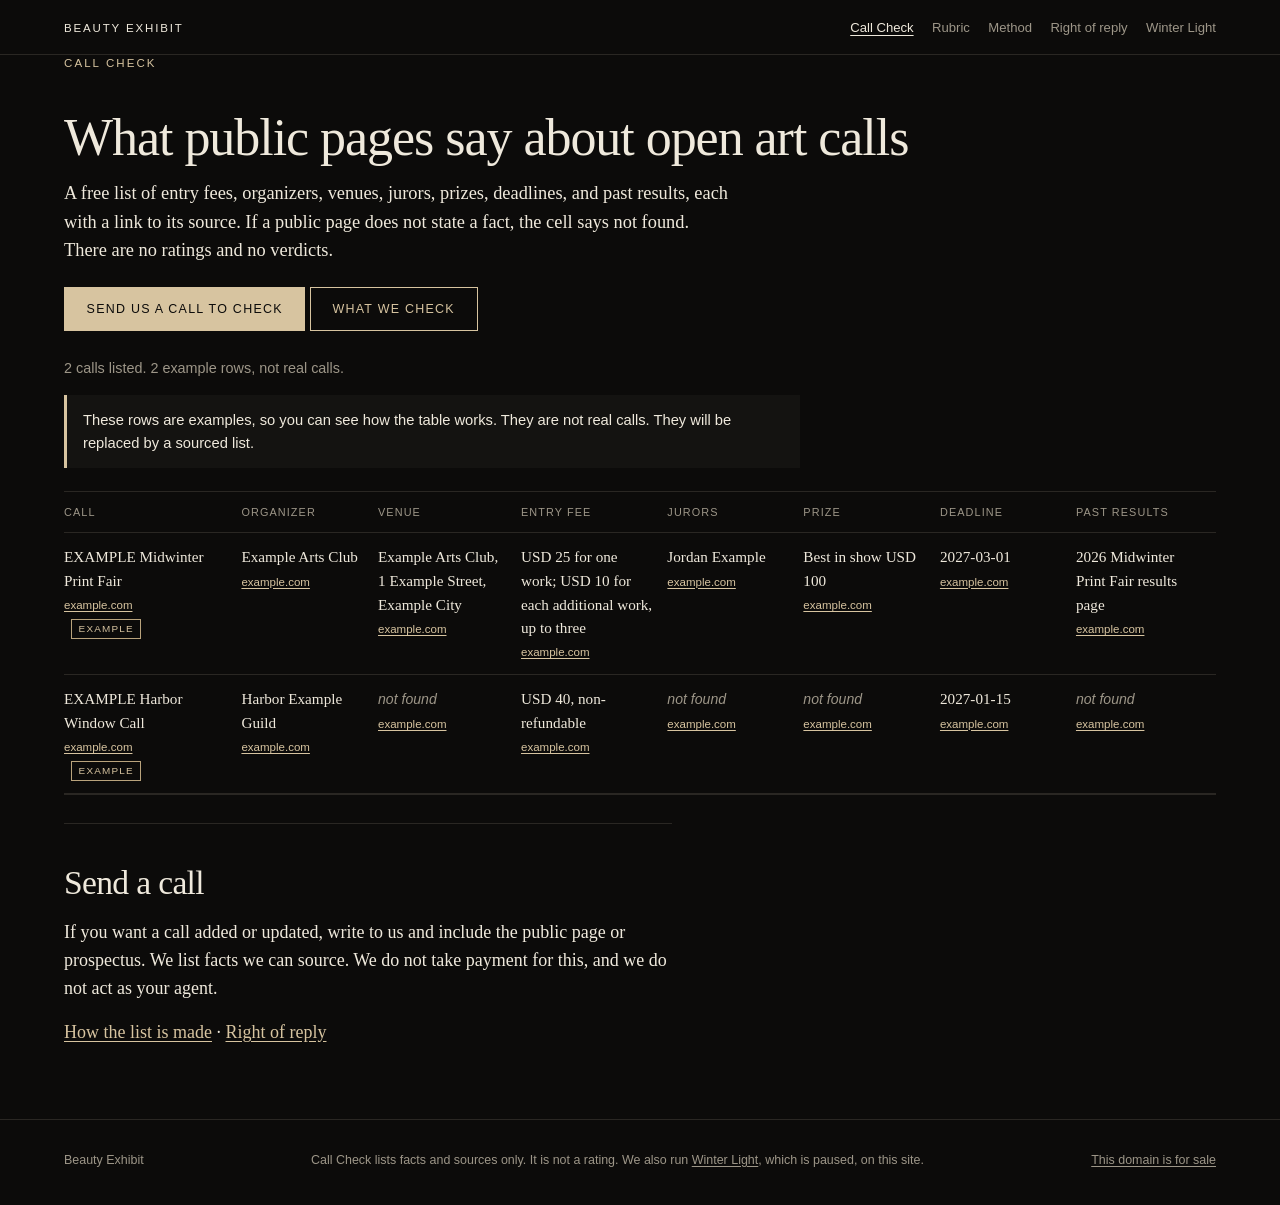
==== call-check/index.html @ 30b7ca3c "Add Call Check: rubric, sourced table, method, and right of reply. The table reads call-check/data/c" ====
<!DOCTYPE html>
<html lang="en">
<head>
  <meta charset="utf-8">
  <meta name="viewport" content="width=device-width, initial-scale=1">
  <title>Call Check | Beauty Exhibit</title>
  <meta name="description" content="A free, sourced list of what public pages say about open art calls. Facts, links, and not found only. No ratings.">
  <link rel="canonical" href="https://beautyexhibit.art/call-check/">
  <meta name="theme-color" content="#0c0b0a">
  <meta property="og:type" content="website">
  <meta property="og:site_name" content="Beauty Exhibit">
  <meta property="og:title" content="Call Check | Beauty Exhibit">
  <meta property="og:description" content="A free, sourced list of what public pages say about open art calls. Facts, links, and not found only. No ratings.">
  <meta property="og:url" content="https://beautyexhibit.art/call-check/">
  <link rel="icon" href="../favicon.svg" type="image/svg+xml">
  <link rel="icon" href="../favicon.ico" sizes="32x32">
  <link rel="stylesheet" href="../css/site.css">
  <link rel="stylesheet" href="css/call-check.css">
</head>
<body>
  <a class="skip" href="#main">Skip to content</a>
  <header class="site-header">
    <div class="wrap">
      <a class="wordmark" href="../">Beauty Exhibit</a>
      <nav class="site-nav" aria-label="Site">
        <a href="./" aria-current="page">Call Check</a>
        <a href="rubric.html">Rubric</a>
        <a href="method.html">Method</a>
        <a href="reply.html">Right of reply</a>
        <a href="../">Winter Light</a>
      </nav>
    </div>
  </header>
  <main id="main">
    <div class="wrap">

      <p class="kicker">Call Check</p>
      <h1 class="cc-title">What public pages say about open art calls</h1>
      <p class="cc-lede">A free list of entry fees, organizers, venues, jurors, prizes, deadlines, and past results, each with a link to its source. If a public page does not state a fact, the cell says not found. There are no ratings and no verdicts.</p>
      <p class="cc-actions"><a class="btn" data-callcheck-mailto href="mailto:winterlight@agentmail.to?subject=Call%20Check%3A%20please%20review%20this%20call&amp;body=Please%20review%20this%20call.%0A%0APublic%20page%20or%20prospectus%20URL%3A%0A">Send us a call to check</a> <a class="btn btn-ghost" href="rubric.html">What we check</a></p>
      <p class="cc-status" id="cc-status">Loading the list.</p>
      <div id="cc-table">
        <noscript><p class="cc-note">This table is filled in from a JSON file on this site. Turn JavaScript on, or open <a href="data/calls.json">data/calls.json</a>.</p></noscript>
      </div>
      <div class="section prose">
        <h2>Send a call</h2>
        <p>If you want a call added or updated, write to us and include the public page or prospectus. We list facts we can source. We do not take payment for this, and we do not act as your agent.</p>
        <p><a href="method.html">How the list is made</a> &middot; <a href="reply.html">Right of reply</a></p>
      </div>

    </div>
  </main>
  <footer class="site-footer">
    <div class="wrap">
      <p>Beauty Exhibit</p>
      <p>Call Check lists facts and sources only. It is not a rating. We also run <a href="../">Winter Light</a>, which is paused, on this site.</p>
      <p><a href="https://www.afternic.com/domain/beautyexhibit.art">This domain is for sale</a></p>
    </div>
  </footer>
  <script src="js/schema.js"></script>
  <script src="js/table.js"></script>

</body>
</html>
---- css/site.css ----
/* Beauty Exhibit — quiet gallery wall. System fonts only. */

:root {
  --bg: #0c0b0a;
  --bg-raised: #141311;
  --ink: #efe9dc;
  --ink-dim: #9d9688;
  --line: #2a2723;
  --gold: #d7c4a0;
  --gold-deep: #b9a37c;
  --focus: #efe3c4;
  --serif: Palatino, "Palatino Linotype", "Iowan Old Style", "Book Antiqua", Georgia, "Times New Roman", serif;
  --sans: "Helvetica Neue", Helvetica, "Segoe UI", system-ui, -apple-system, sans-serif;
  --measure: 38rem;
  --page: 72rem;
}

* { box-sizing: border-box; }

html {
  font-size: 100%;
  scroll-behavior: smooth;
  background: var(--bg);
}

@media (prefers-reduced-motion: reduce) {
  html { scroll-behavior: auto; }
  * { transition: none !important; animation: none !important; }
}

body {
  margin: 0;
  min-height: 100vh;
  display: flex;
  flex-direction: column;
  background: var(--bg);
  color: var(--ink);
  font-family: var(--serif);
  font-size: 1.125rem;
  line-height: 1.55;
  overflow-x: hidden;
}

img { max-width: 100%; height: auto; display: block; }

a {
  color: var(--gold);
  text-underline-offset: 0.18em;
}

a:hover, a:focus-visible { color: var(--focus); }

:focus-visible {
  outline: 2px solid var(--focus);
  outline-offset: 3px;
}

.skip {
  position: absolute;
  left: 0.75rem;
  top: -3.5rem;
  background: var(--ink);
  color: var(--bg);
  padding: 0.5rem 0.75rem;
  z-index: 20;
  font-family: var(--sans);
  font-size: 0.9rem;
  text-decoration: none;
}

.skip:focus { top: 0.75rem; }

.visually-hidden {
  position: absolute;
  width: 1px;
  height: 1px;
  padding: 0;
  margin: -1px;
  overflow: hidden;
  clip: rect(0, 0, 0, 0);
  white-space: nowrap;
  border: 0;
}

.wrap {
  width: min(var(--page), calc(100% - 2.5rem));
  margin-inline: auto;
}

/* Header */

.site-header {
  border-bottom: 1px solid var(--line);
}

.site-header .wrap {
  display: flex;
  align-items: baseline;
  justify-content: space-between;
  gap: 1rem 1.5rem;
  padding: 1.1rem 0 1rem;
}

.wordmark {
  font-family: var(--sans);
  font-size: 0.72rem;
  font-weight: 500;
  letter-spacing: 0.16em;
  text-transform: uppercase;
  text-decoration: none;
  color: var(--ink);
}

.wordmark:hover, .wordmark:focus-visible { color: var(--gold); }

.site-nav {
  display: flex;
  gap: 1.15rem;
  font-family: var(--sans);
  font-size: 0.82rem;
}

.site-nav a {
  color: var(--ink-dim);
  text-decoration: none;
}

.site-nav a:hover,
.site-nav a:focus-visible,
.site-nav a[aria-current="page"] {
  color: var(--ink);
  text-decoration: underline;
  text-underline-offset: 0.22em;
}

/* Main */

main {
  flex: 1;
  padding-bottom: 4.5rem;
}

/* Hero */

.hero {
  padding-top: 0;
}

.kicker {
  margin: 0 0 0.85rem;
  font-family: var(--sans);
  font-size: 0.72rem;
  font-weight: 500;
  letter-spacing: 0.18em;
  text-transform: uppercase;
  color: var(--gold);
}

.hero h1 {
  margin: 0 0 0.85rem;
  font-weight: 400;
  font-size: clamp(2.6rem, 10vw, 6.25rem);
  line-height: 0.95;
  letter-spacing: -0.03em;
}

.lede {
  margin: 0 0 1.6rem;
  max-width: 40rem;
  font-size: 1.2rem;
  color: var(--ink);
}

.hero-art {
  margin: 0 0 1.85rem;
}

.hero-art img,
.hero-art svg {
  width: 100%;
  height: auto;
  aspect-ratio: 16 / 4;
  object-fit: cover;
  object-position: center 80%;
  background: #0a0908;
}

.caption {
  margin: 0.55rem 0 0;
  font-family: var(--sans);
  font-size: 0.72rem;
  letter-spacing: 0.02em;
  color: var(--ink-dim);
}

/* Facts */

.facts {
  display: grid;
  grid-template-columns: 1fr;
  gap: 0;
  margin: 0 0 1.5rem;
  padding: 0;
  border-top: 1px solid var(--line);
  border-bottom: 1px solid var(--line);
}

.facts > div {
  display: grid;
  grid-template-columns: 8.5rem 1fr;
  gap: 0.75rem;
  padding: 0.85rem 0;
  border-top: 1px solid var(--line);
}

.facts > div:first-child { border-top: 0; }

.facts dt,
.fact-label {
  margin: 0;
  font-family: var(--sans);
  font-size: 0.72rem;
  font-weight: 500;
  letter-spacing: 0.12em;
  text-transform: uppercase;
  color: var(--ink-dim);
  padding-top: 0.2rem;
}

.facts dd,
.fact-value {
  margin: 0;
  font-size: 1.05rem;
}

.cta-row {
  display: flex;
  flex-wrap: wrap;
  align-items: center;
  gap: 0.9rem 1.4rem;
  margin: 0 0 3.25rem;
}

.btn {
  display: inline-block;
  padding: 0.85rem 1.35rem;
  background: var(--gold);
  color: var(--bg);
  text-decoration: none;
  font-family: var(--sans);
  font-size: 0.78rem;
  font-weight: 500;
  letter-spacing: 0.1em;
  text-transform: uppercase;
  border: 1px solid var(--gold);
  line-height: 1.2;
}

.btn:hover, .btn:focus-visible {
  background: var(--focus);
  border-color: var(--focus);
  color: var(--bg);
}

.btn-ghost {
  background: transparent;
  color: var(--gold);
}

.btn-ghost:hover, .btn-ghost:focus-visible {
  background: transparent;
  color: var(--focus);
  border-color: var(--focus);
}

.cta-note {
  margin: 0;
  font-family: var(--sans);
  font-size: 0.88rem;
  color: var(--ink-dim);
}

/* Sections */

.section {
  padding-top: 2.4rem;
  border-top: 1px solid var(--line);
  margin-top: 0;
}

.section + .section { margin-top: 2.6rem; }

.section h2 {
  margin: 0 0 1rem;
  font-weight: 400;
  font-size: clamp(1.6rem, 3.2vw, 2.1rem);
  letter-spacing: -0.02em;
  line-height: 1.2;
}

.prose {
  max-width: var(--measure);
}

.prose p { margin: 0 0 1rem; }
.prose p:last-child { margin-bottom: 0; }

.prose ul, .prose ol {
  margin: 0 0 1rem;
  padding-left: 1.2rem;
}

.prose li { margin: 0 0 0.45rem; }
.prose li:last-child { margin-bottom: 0; }

/* Rubric */

.rubric {
  margin: 1.25rem 0 1.5rem;
  padding: 0;
  border-top: 1px solid var(--line);
}

.rubric-item {
  display: grid;
  grid-template-columns: 1fr;
  gap: 0.35rem 1.5rem;
  padding: 1rem 0;
  border-bottom: 1px solid var(--line);
}

.rubric-item h3 {
  margin: 0;
  font-family: var(--sans);
  font-size: 0.86rem;
  font-weight: 500;
  letter-spacing: 0.06em;
  text-transform: uppercase;
}

.rubric-item .scale {
  font-family: var(--sans);
  font-size: 0.75rem;
  color: var(--ink-dim);
  letter-spacing: 0.04em;
}

.rubric-item p {
  margin: 0;
  max-width: var(--measure);
}

/* FAQ */

.faq {
  max-width: 42rem;
}

.faq h2 {
  /* used as question */
}

.qa {
  padding: 1.15rem 0;
  border-bottom: 1px solid var(--line);
}

.qa:first-of-type { border-top: 1px solid var(--line); }

.qa h2 {
  margin: 0 0 0.5rem;
  font-size: 1.25rem;
  font-weight: 400;
  letter-spacing: -0.015em;
}

.qa p { margin: 0 0 0.7rem; }
.qa p:last-child { margin-bottom: 0; }

/* Page titles (rules, faq, 404, submit) */

.page-head {
  padding: 2.5rem 0 1.5rem;
}

.page-head h1 {
  margin: 0 0 0.6rem;
  font-weight: 400;
  font-size: clamp(2.1rem, 6vw, 3.6rem);
  letter-spacing: -0.03em;
  line-height: 1.05;
}

.page-head .deck {
  margin: 0;
  max-width: var(--measure);
  color: var(--ink-dim);
}

.not-found { padding-top: 3rem; }
.not-found h1 { margin-bottom: 0.75rem; }

/* Submit page */

.submit-box {
  max-width: var(--measure);
}

.submit-box ol { padding-left: 1.2rem; }
.submit-box li { margin: 0 0 0.5rem; }

.mail-block {
  margin: 1.4rem 0;
  padding: 1.1rem 0;
  border-top: 1px solid var(--line);
  border-bottom: 1px solid var(--line);
}

.mail-block a {
  font-size: 1.2rem;
}

/* Footer */

.site-footer {
  border-top: 1px solid var(--line);
  padding: 1.15rem 0 1.4rem;
  margin-top: auto;
}

.site-footer .wrap {
  display: flex;
  flex-wrap: wrap;
  justify-content: space-between;
  gap: 0.6rem 1.5rem;
  font-family: var(--sans);
  font-size: 0.78rem;
  color: var(--ink-dim);
}

.site-footer a {
  color: var(--ink-dim);
  text-decoration: underline;
  text-underline-offset: 0.18em;
}

.site-footer a:hover, .site-footer a:focus-visible { color: var(--gold); }

/* Desktop */

@media (min-width: 720px) {
  .hero { padding-top: 0; }
  .hero-art { margin-bottom: 2.1rem; }

  .facts {
    grid-template-columns: 1fr 1fr;
  }

  .facts > div {
    border-top: 0;
    padding: 1rem 1.25rem 1rem 0;
  }

  .facts > div:nth-child(odd) {
    border-right: 1px solid var(--line);
    padding-right: 1.5rem;
  }

  .facts > div:nth-child(n + 3) {
    border-top: 1px solid var(--line);
  }

  .rubric-item {
    grid-template-columns: 14rem 1fr;
    gap: 0.35rem 2rem;
    align-items: start;
  }

  .rubric-head { display: flex; flex-direction: column; gap: 0.25rem; }
}

@media (max-width: 719px) {
  .hero-art img,
  .hero-art svg {
    aspect-ratio: 16 / 6.5;
    object-position: center 78%;
  }
}

@media (max-width: 419px) {
  .wrap { width: calc(100% - 2rem); }

  .site-header .wrap {
    padding: 0.95rem 0 0.9rem;
  }

  .btn {
    width: 100%;
    text-align: center;
  }

  .facts > div {
    grid-template-columns: 1fr;
    gap: 0.2rem;
    padding: 0.65rem 0;
  }
}

.opening-box {
  margin: 0 0 3.25rem;
  padding: 1.15rem 1.25rem 1.25rem;
  border: 1px solid var(--gold);
  max-width: 36rem;
}

.opening-title {
  margin: 0 0 0.55rem;
  font-family: var(--sans);
  font-size: 0.78rem;
  font-weight: 500;
  letter-spacing: 0.1em;
  text-transform: uppercase;
  color: var(--gold);
}

.opening-box p {
  margin: 0 0 0.9rem;
}

.opening-box p:last-child {
  margin-bottom: 0;
}
---- call-check/css/call-check.css ----
/* Call Check only. The Winter Light stylesheet is left untouched. */

.cc-title {
  margin: 2.4rem 0 0.85rem;
  font-weight: 400;
  font-size: clamp(2rem, 6vw, 3.25rem);
  line-height: 1.05;
  letter-spacing: -0.02em;
}

.cc-lede {
  margin: 0 0 1.4rem;
  max-width: 42rem;
  font-size: 1.15rem;
}

.cc-note {
  margin: 0 0 1.4rem;
  padding: 0.85rem 1rem;
  border-left: 3px solid var(--gold);
  background: var(--bg-raised);
  max-width: 46rem;
  font-family: var(--sans);
  font-size: 0.92rem;
  color: var(--ink);
}

.cc-status {
  min-height: 1.4em;
  margin: 0 0 1rem;
  font-family: var(--sans);
  font-size: 0.9rem;
  color: var(--ink-dim);
}

.cc-status.is-error { color: #e8b4a0; }

.cc-actions { margin: 0 0 1.6rem; }

.cc-table-wrap {
  width: 100%;
  overflow-x: auto;
  border-top: 1px solid var(--line);
  border-bottom: 1px solid var(--line);
  margin: 0 0 1.8rem;
}

.cc-table {
  width: 100%;
  border-collapse: collapse;
  font-size: 0.95rem;
}

.cc-table th,
.cc-table td {
  vertical-align: top;
  text-align: left;
  padding: 0.75rem 0.85rem 0.75rem 0;
  border-bottom: 1px solid var(--line);
}

.cc-table th {
  font-family: var(--sans);
  font-size: 0.68rem;
  font-weight: 500;
  letter-spacing: 0.1em;
  text-transform: uppercase;
  color: var(--ink-dim);
  white-space: nowrap;
}

.cc-table td { min-width: 8.5rem; }
.cc-table td:first-child { min-width: 11rem; font-weight: 500; }

.cc-value { display: block; }
.cc-not-found {
  color: var(--ink-dim);
  font-style: italic;
  font-family: var(--sans);
  font-size: 0.88rem;
}

.cc-source {
  display: block;
  margin-top: 0.3rem;
  font-family: var(--sans);
  font-size: 0.72rem;
}

.cc-badge {
  display: inline-block;
  margin-left: 0.45rem;
  padding: 0.08rem 0.4rem;
  border: 1px solid var(--gold-deep);
  color: var(--gold);
  font-family: var(--sans);
  font-size: 0.62rem;
  font-weight: 500;
  letter-spacing: 0.12em;
  text-transform: uppercase;
  vertical-align: middle;
}

.cc-empty {
  margin: 1.2rem 0;
  color: var(--ink-dim);
}

.site-nav { flex-wrap: wrap; }

@media (max-width: 640px) {
  .site-header .wrap { flex-direction: column; align-items: flex-start; }
  .cc-table td { min-width: 7.5rem; }
}
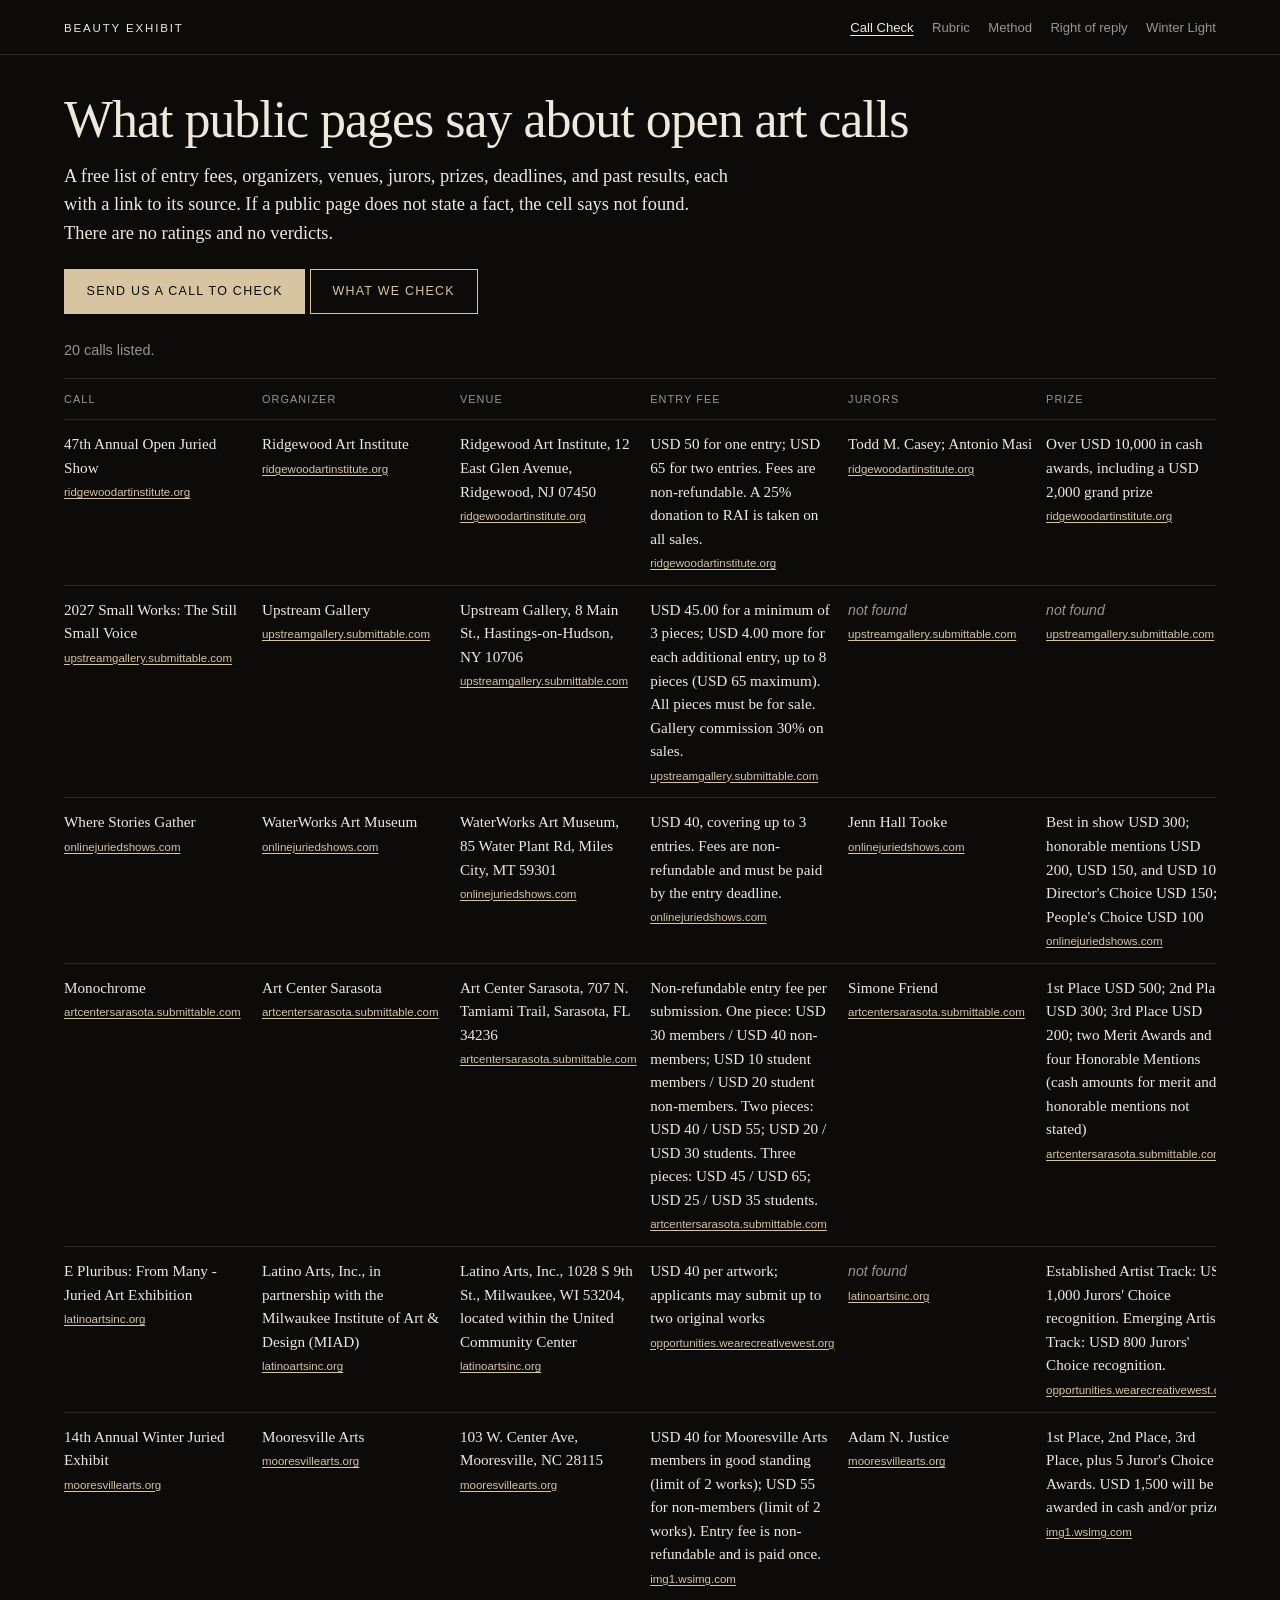
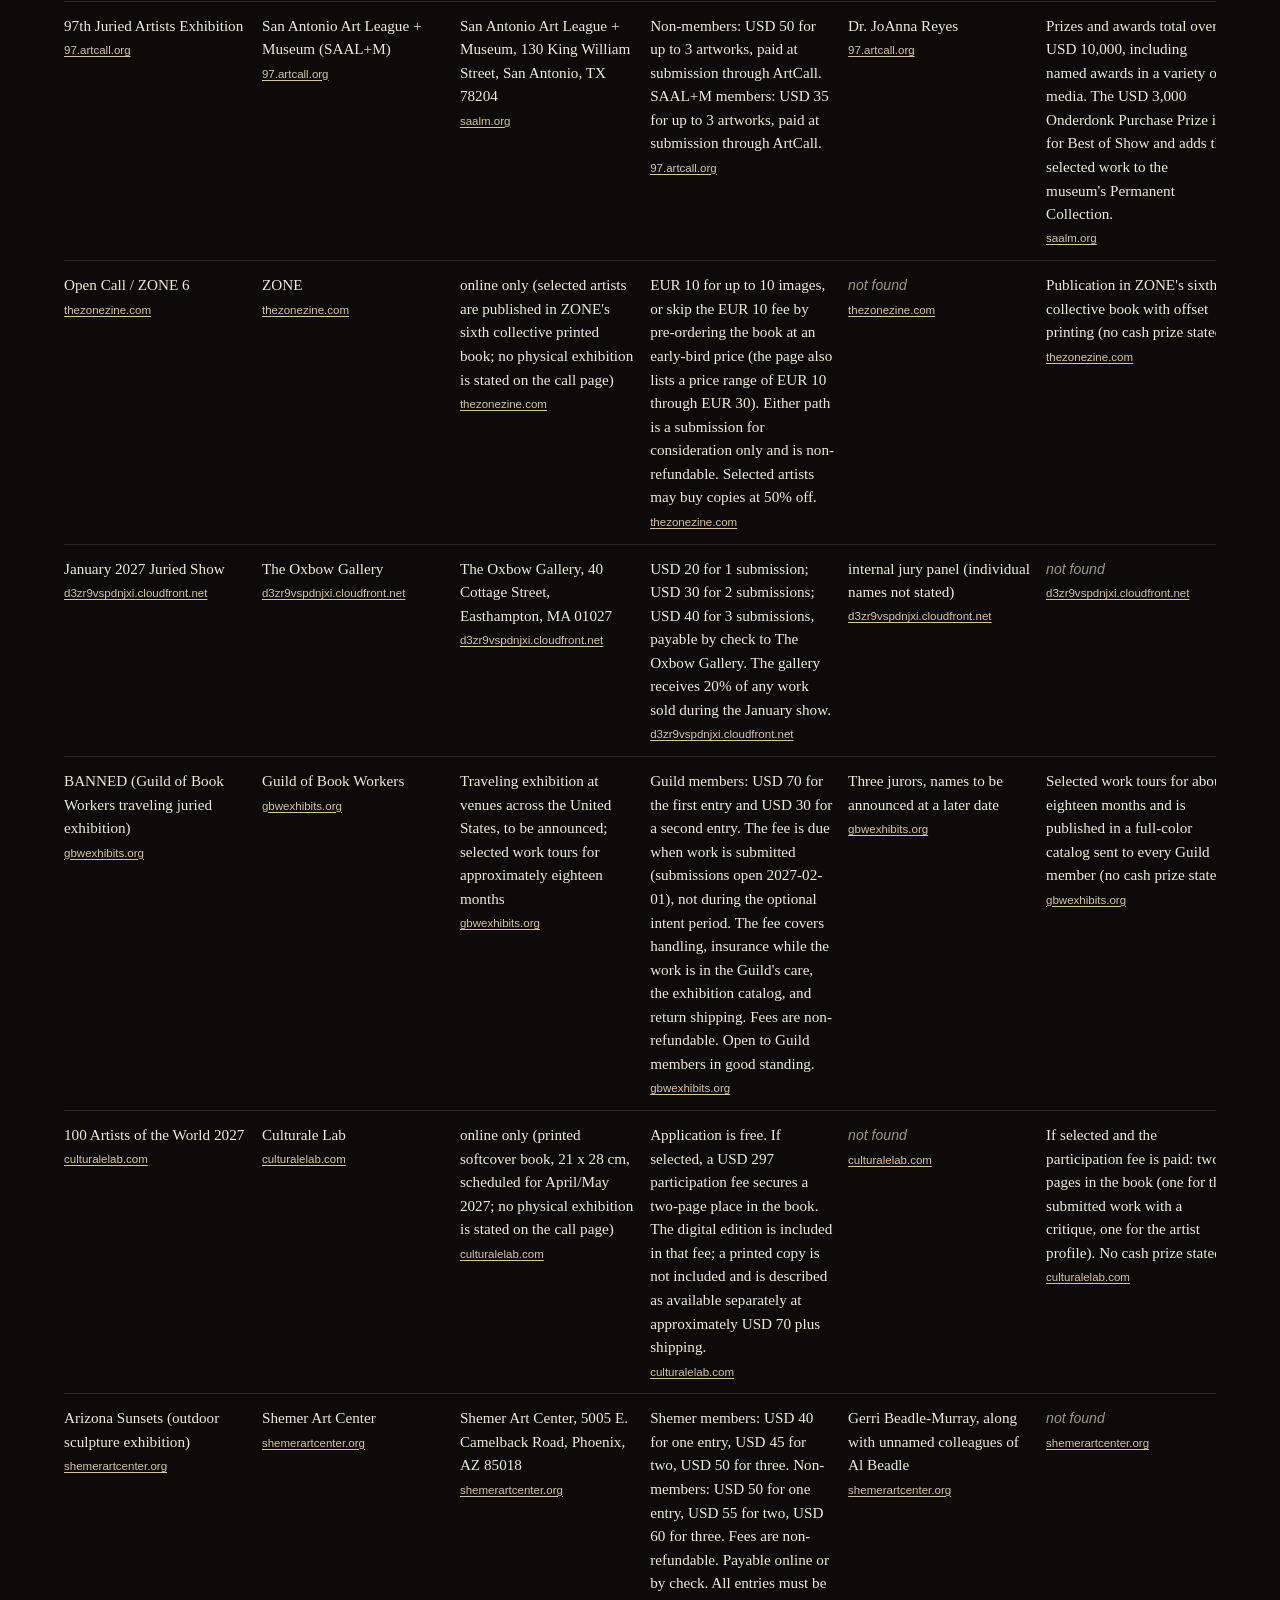
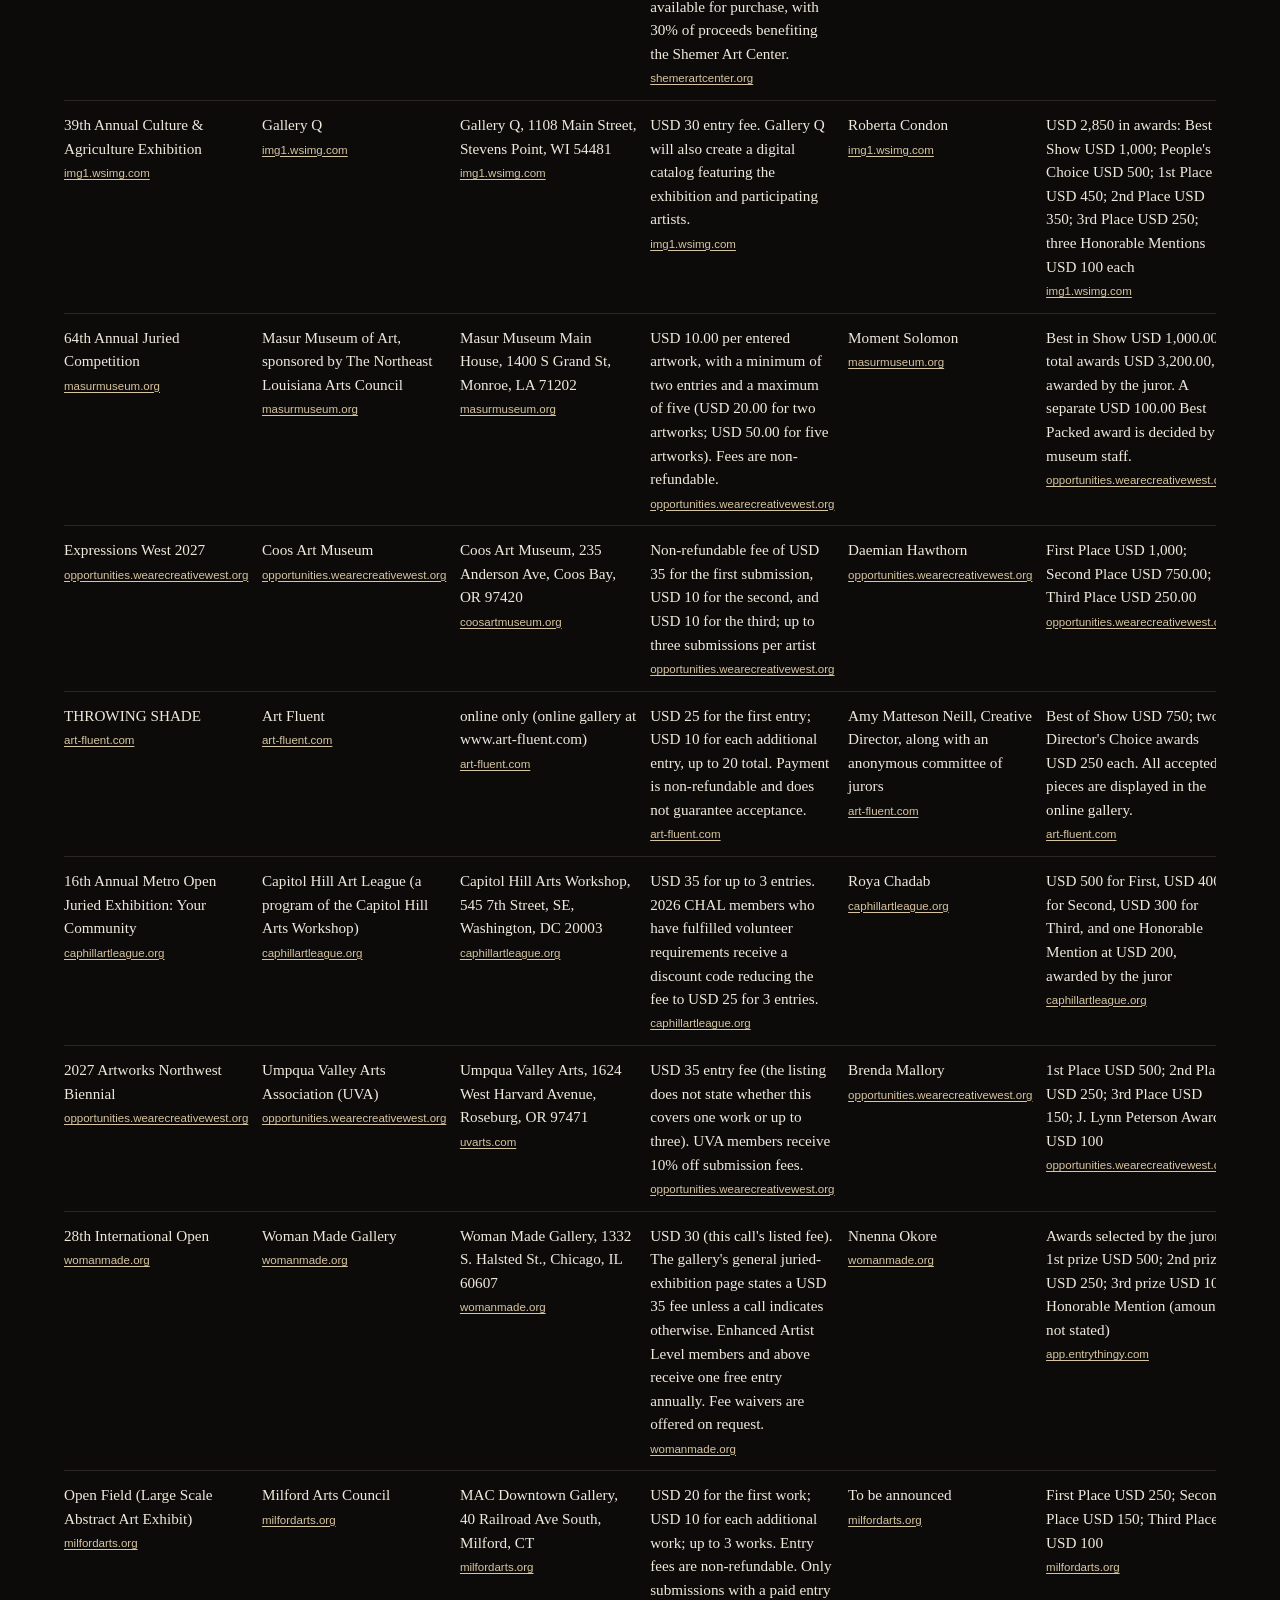
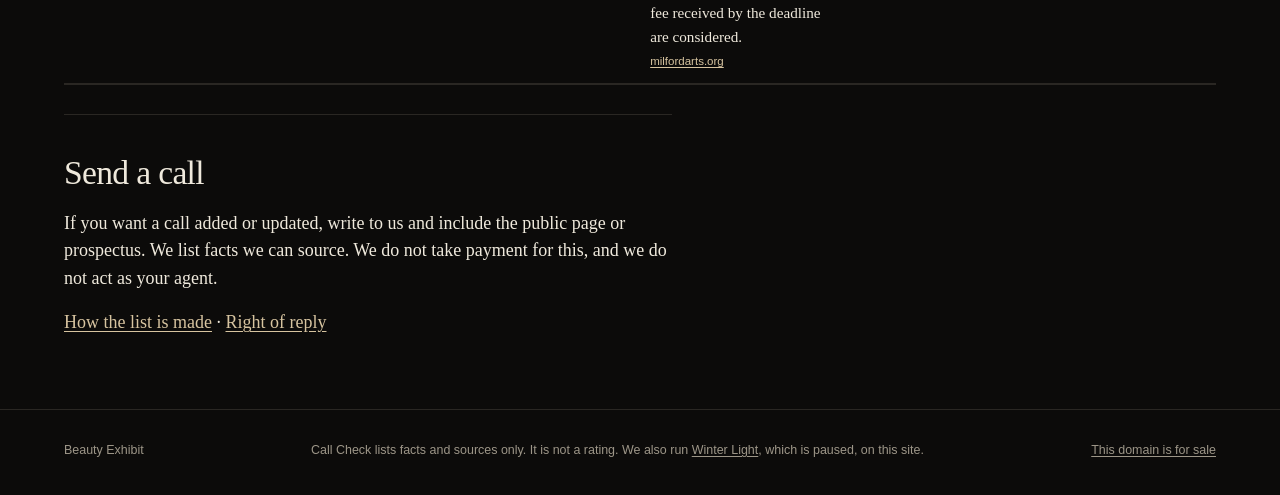
==== commit 082e8dbb: "Put the Winter Light painting on the first screen and drop the kicker labels." ====
--- a/call-check/index.html
+++ b/call-check/index.html
@@ -34,7 +34,6 @@
   <main id="main">
     <div class="wrap">
 
-      <p class="kicker">Call Check</p>
       <h1 class="cc-title">What public pages say about open art calls</h1>
       <p class="cc-lede">A free list of entry fees, organizers, venues, jurors, prizes, deadlines, and past results, each with a link to its source. If a public page does not state a fact, the cell says not found. There are no ratings and no verdicts.</p>
       <p class="cc-actions"><a class="btn" data-callcheck-mailto href="mailto:winterlight@agentmail.to?subject=Call%20Check%3A%20please%20review%20this%20call&amp;body=Please%20review%20this%20call.%0A%0APublic%20page%20or%20prospectus%20URL%3A%0A">Send us a call to check</a> <a class="btn btn-ghost" href="rubric.html">What we check</a></p>
--- a/css/site.css
+++ b/css/site.css
@@ -146,16 +146,6 @@
   padding-top: 0;
 }
 
-.kicker {
-  margin: 0 0 0.85rem;
-  font-family: var(--sans);
-  font-size: 0.72rem;
-  font-weight: 500;
-  letter-spacing: 0.18em;
-  text-transform: uppercase;
-  color: var(--gold);
-}
-
 .hero h1 {
   margin: 0 0 0.85rem;
   font-weight: 400;
@@ -179,9 +169,9 @@
 .hero-art svg {
   width: 100%;
   height: auto;
-  aspect-ratio: 16 / 4;
+  aspect-ratio: 3.4 / 1;
   object-fit: cover;
-  object-position: center 80%;
+  object-position: center 58%;
   background: #0a0908;
 }
 
@@ -241,6 +231,10 @@
   margin: 0 0 3.25rem;
 }
 
+[hidden] {
+  display: none !important;
+}
+
 .btn {
   display: inline-block;
   padding: 0.85rem 1.35rem;
@@ -482,8 +476,8 @@
 @media (max-width: 719px) {
   .hero-art img,
   .hero-art svg {
-    aspect-ratio: 16 / 6.5;
-    object-position: center 78%;
+    aspect-ratio: 1 / 1;
+    object-position: 20% center;
   }
 }
 
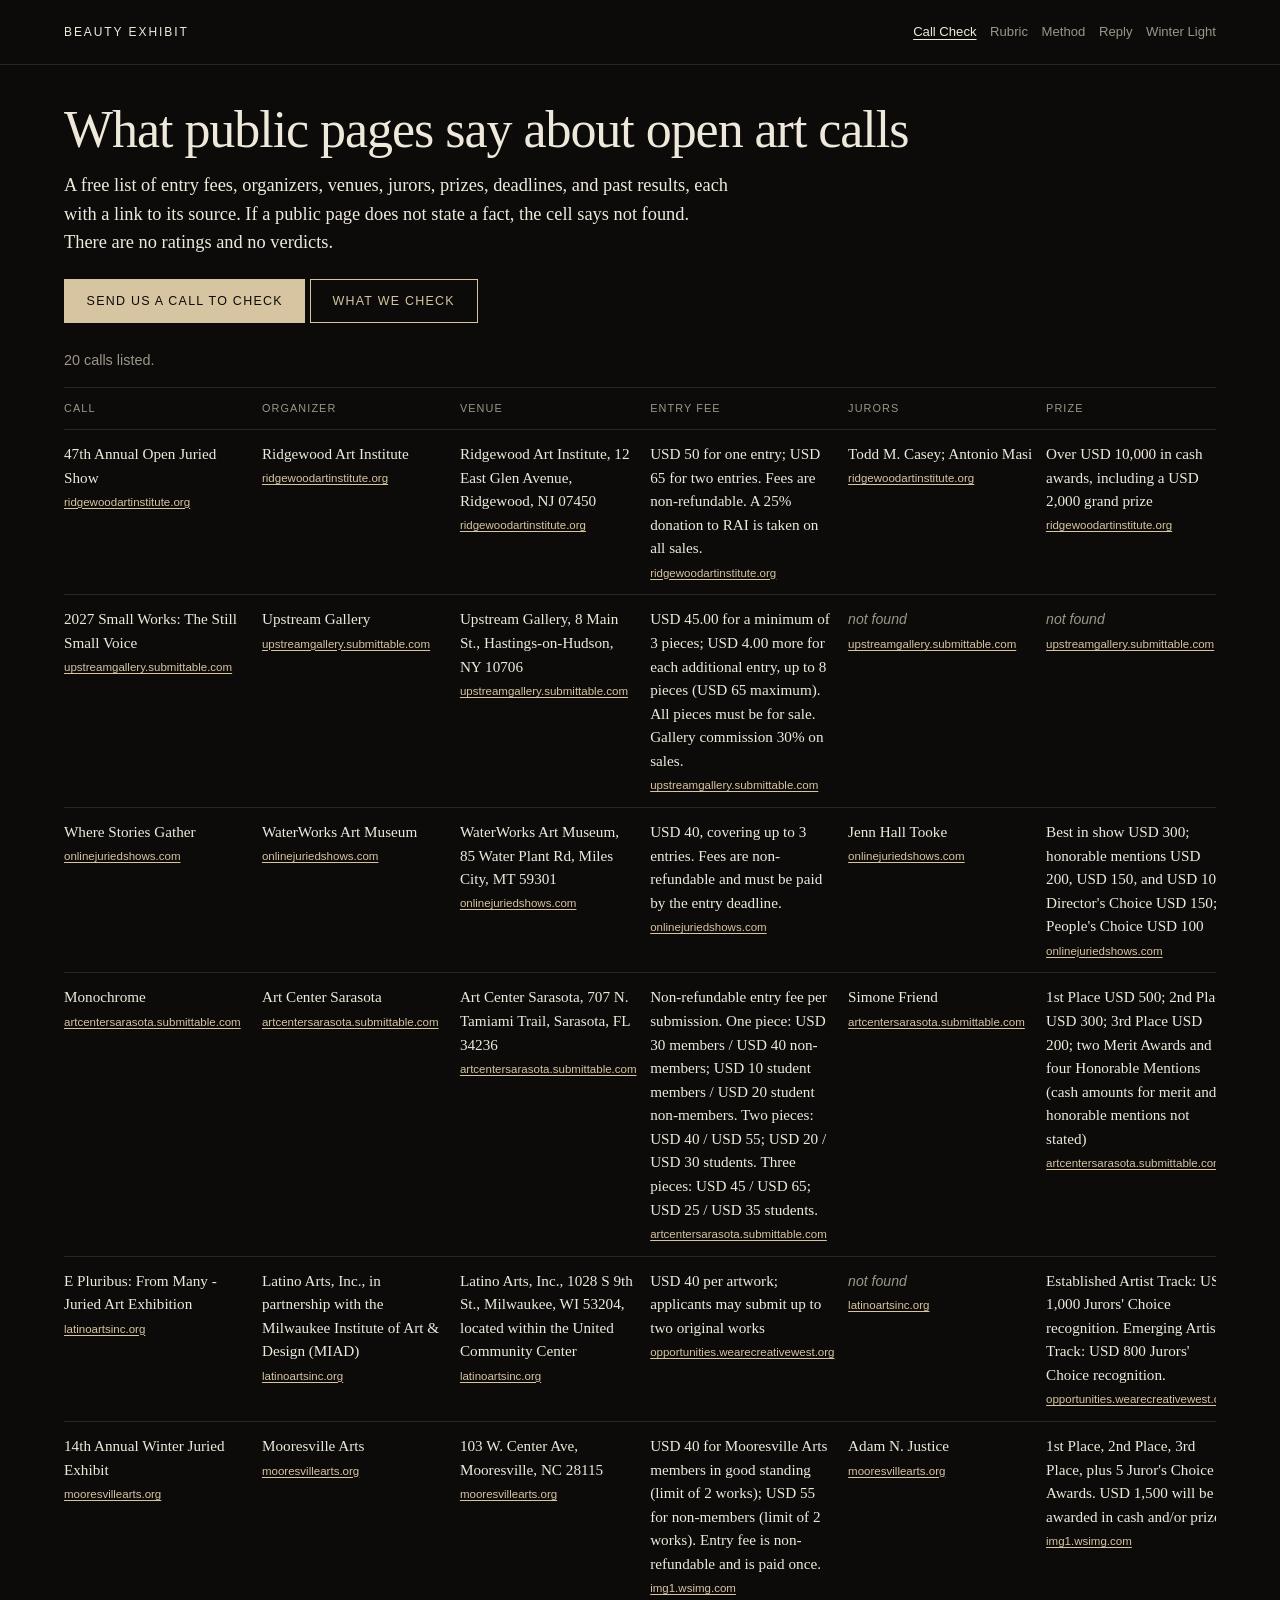
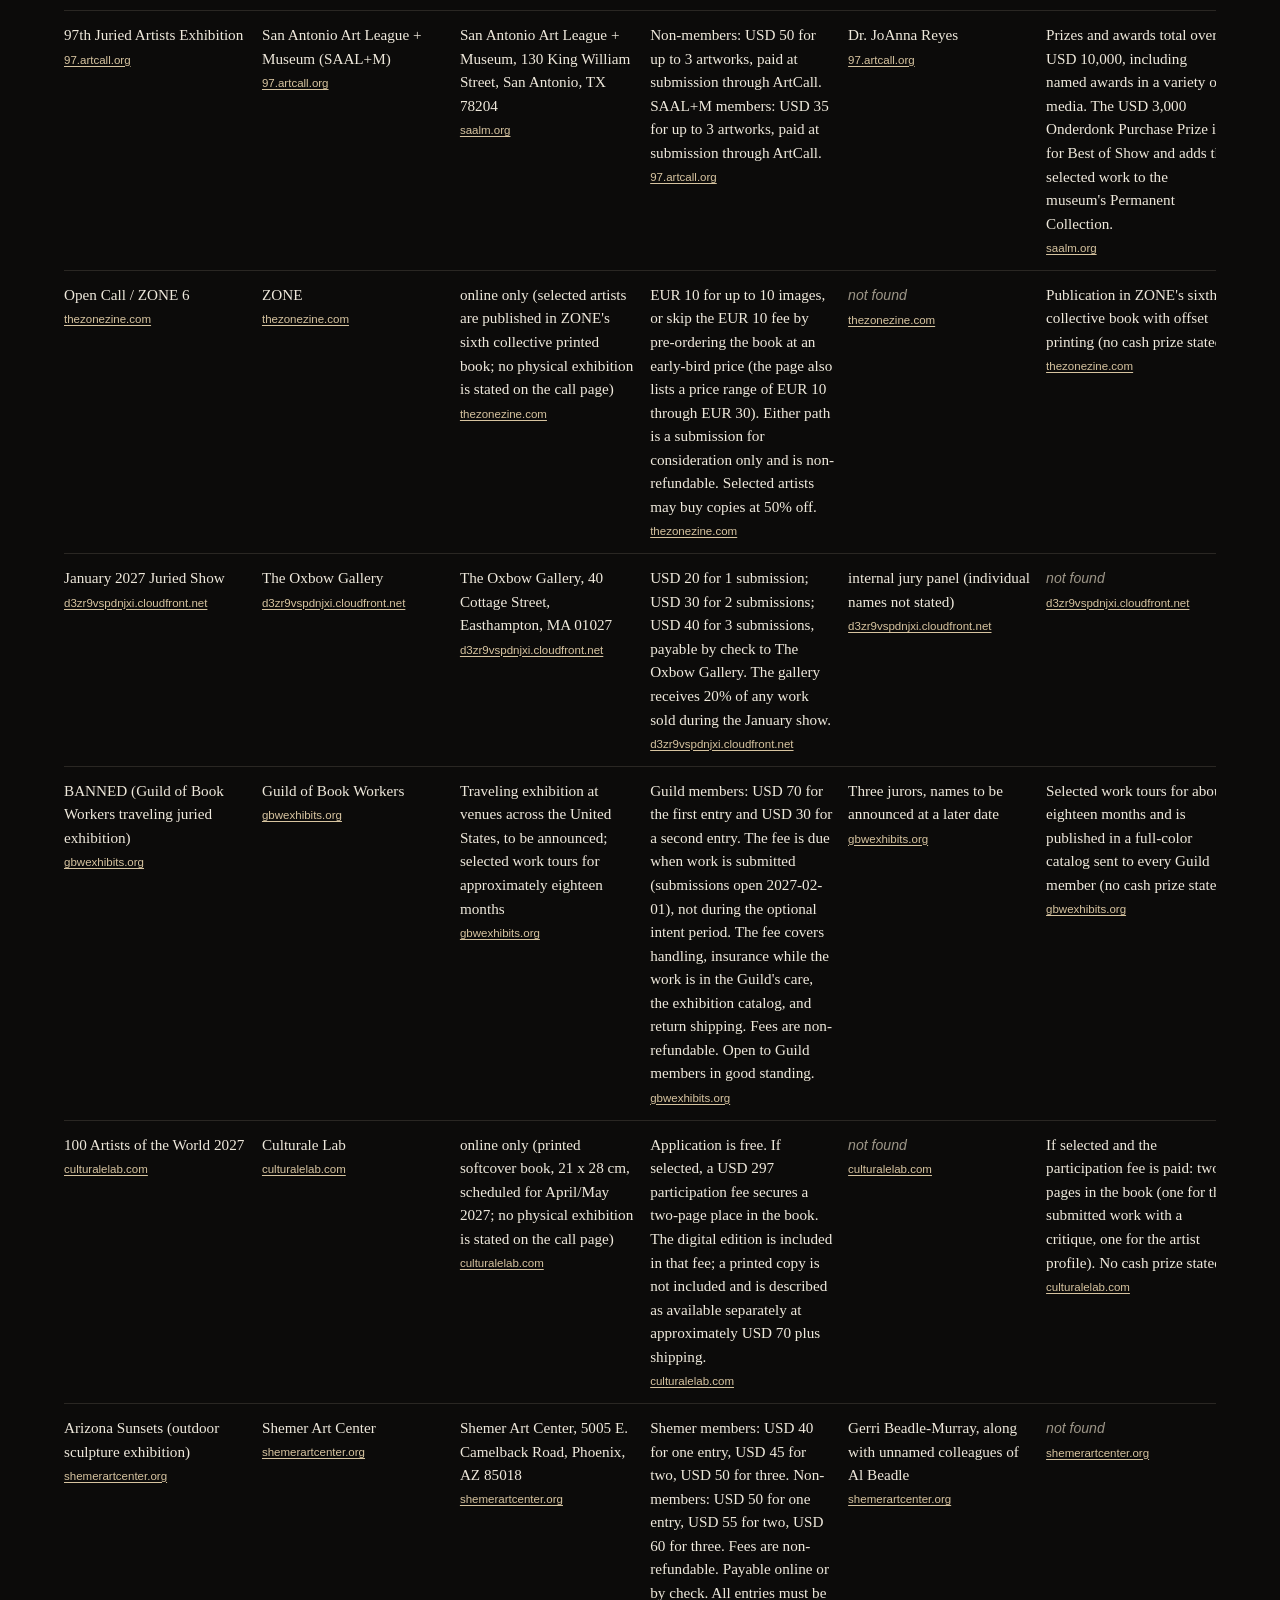
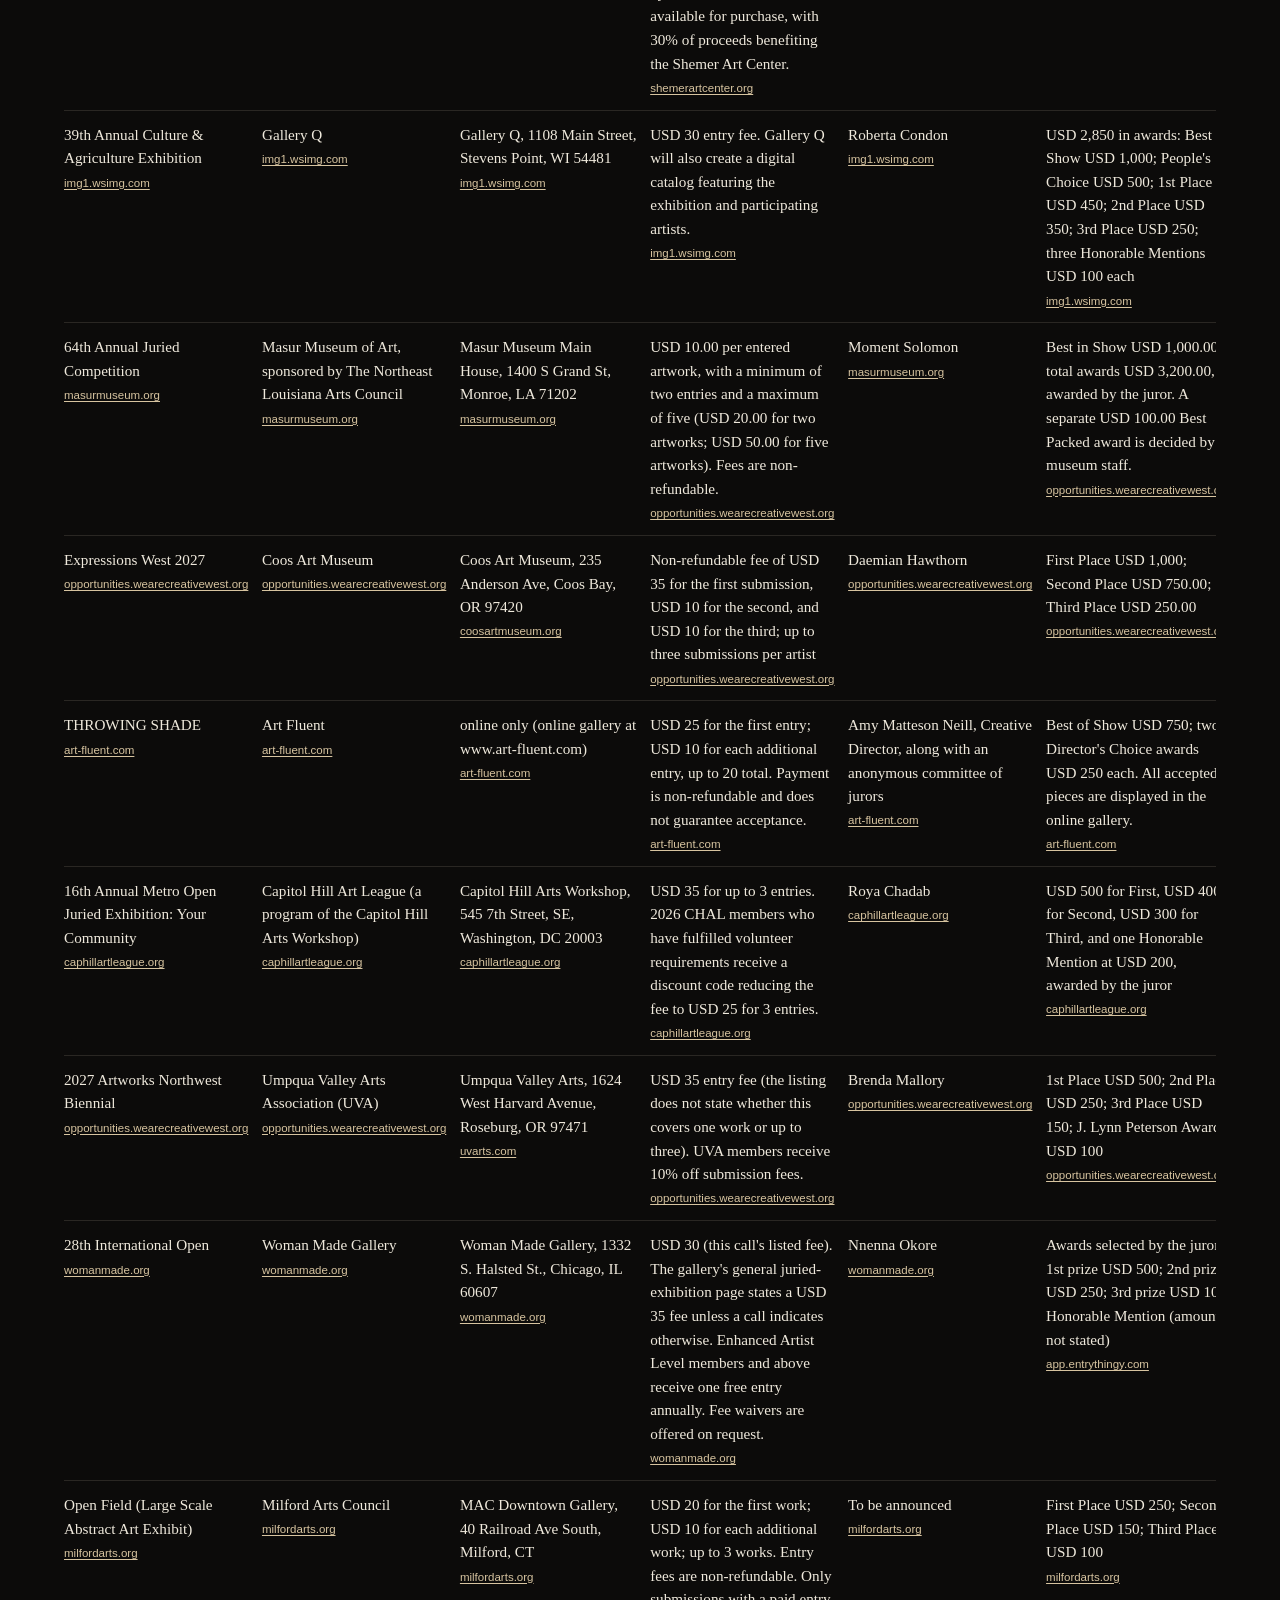
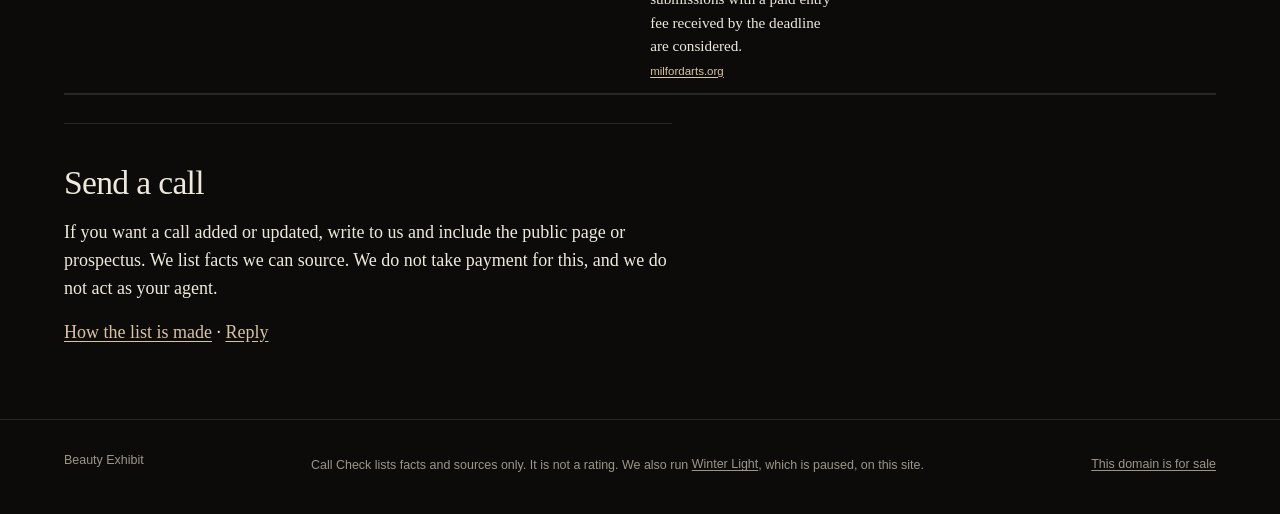
==== commit 22dde7e6: "Cut the theme section and keep the nav on one line at phone widths." ====
--- a/call-check/index.html
+++ b/call-check/index.html
@@ -26,7 +26,7 @@
         <a href="./" aria-current="page">Call Check</a>
         <a href="rubric.html">Rubric</a>
         <a href="method.html">Method</a>
-        <a href="reply.html">Right of reply</a>
+        <a href="reply.html">Reply</a>
         <a href="../">Winter Light</a>
       </nav>
     </div>
@@ -44,7 +44,7 @@
       <div class="section prose">
         <h2>Send a call</h2>
         <p>If you want a call added or updated, write to us and include the public page or prospectus. We list facts we can source. We do not take payment for this, and we do not act as your agent.</p>
-        <p><a href="method.html">How the list is made</a> &middot; <a href="reply.html">Right of reply</a></p>
+        <p><a href="method.html">How the list is made</a> &middot; <a href="reply.html">Reply</a></p>
       </div>
 
     </div>
--- a/css/site.css
+++ b/css/site.css
@@ -97,13 +97,14 @@
   display: flex;
   align-items: baseline;
   justify-content: space-between;
-  gap: 1rem 1.5rem;
+  gap: 0.75rem 1rem;
   padding: 1.1rem 0 1rem;
+  flex-wrap: nowrap;
 }
 
 .wordmark {
   font-family: var(--sans);
-  font-size: 0.72rem;
+  font-size: 0.75rem;
   font-weight: 500;
   letter-spacing: 0.16em;
   text-transform: uppercase;
@@ -115,9 +116,11 @@
 
 .site-nav {
   display: flex;
-  gap: 1.15rem;
+  flex-wrap: nowrap;
+  gap: 0.7rem 0.85rem;
   font-family: var(--sans);
   font-size: 0.82rem;
+  flex-shrink: 0;
 }
 
 .site-nav a {
@@ -178,7 +181,7 @@
 .caption {
   margin: 0.55rem 0 0;
   font-family: var(--sans);
-  font-size: 0.72rem;
+  font-size: 0.75rem;
   letter-spacing: 0.02em;
   color: var(--ink-dim);
 }
@@ -209,7 +212,7 @@
 .fact-label {
   margin: 0;
   font-family: var(--sans);
-  font-size: 0.72rem;
+  font-size: 0.75rem;
   font-weight: 500;
   letter-spacing: 0.12em;
   text-transform: uppercase;
@@ -481,6 +484,22 @@
   }
 }
 
+@media (max-width: 430px) {
+  .site-header .wrap {
+    gap: 0.5rem 0.65rem;
+    padding: 0.95rem 0 0.9rem;
+  }
+
+  .site-nav {
+    gap: 0.45rem 0.55rem;
+    font-size: 0.75rem;
+  }
+
+  .wordmark {
+    letter-spacing: 0.1em;
+  }
+}
+
 @media (max-width: 419px) {
   .wrap { width: calc(100% - 2rem); }
 
@@ -524,3 +543,12 @@
 .opening-box p:last-child {
   margin-bottom: 0;
 }
+
+/* Header and footer tap targets, 24px minimum */
+.wordmark,
+.site-nav a,
+.site-footer a {
+  display: inline-block;
+  padding-block: 0.3rem;
+  white-space: nowrap;
+}
